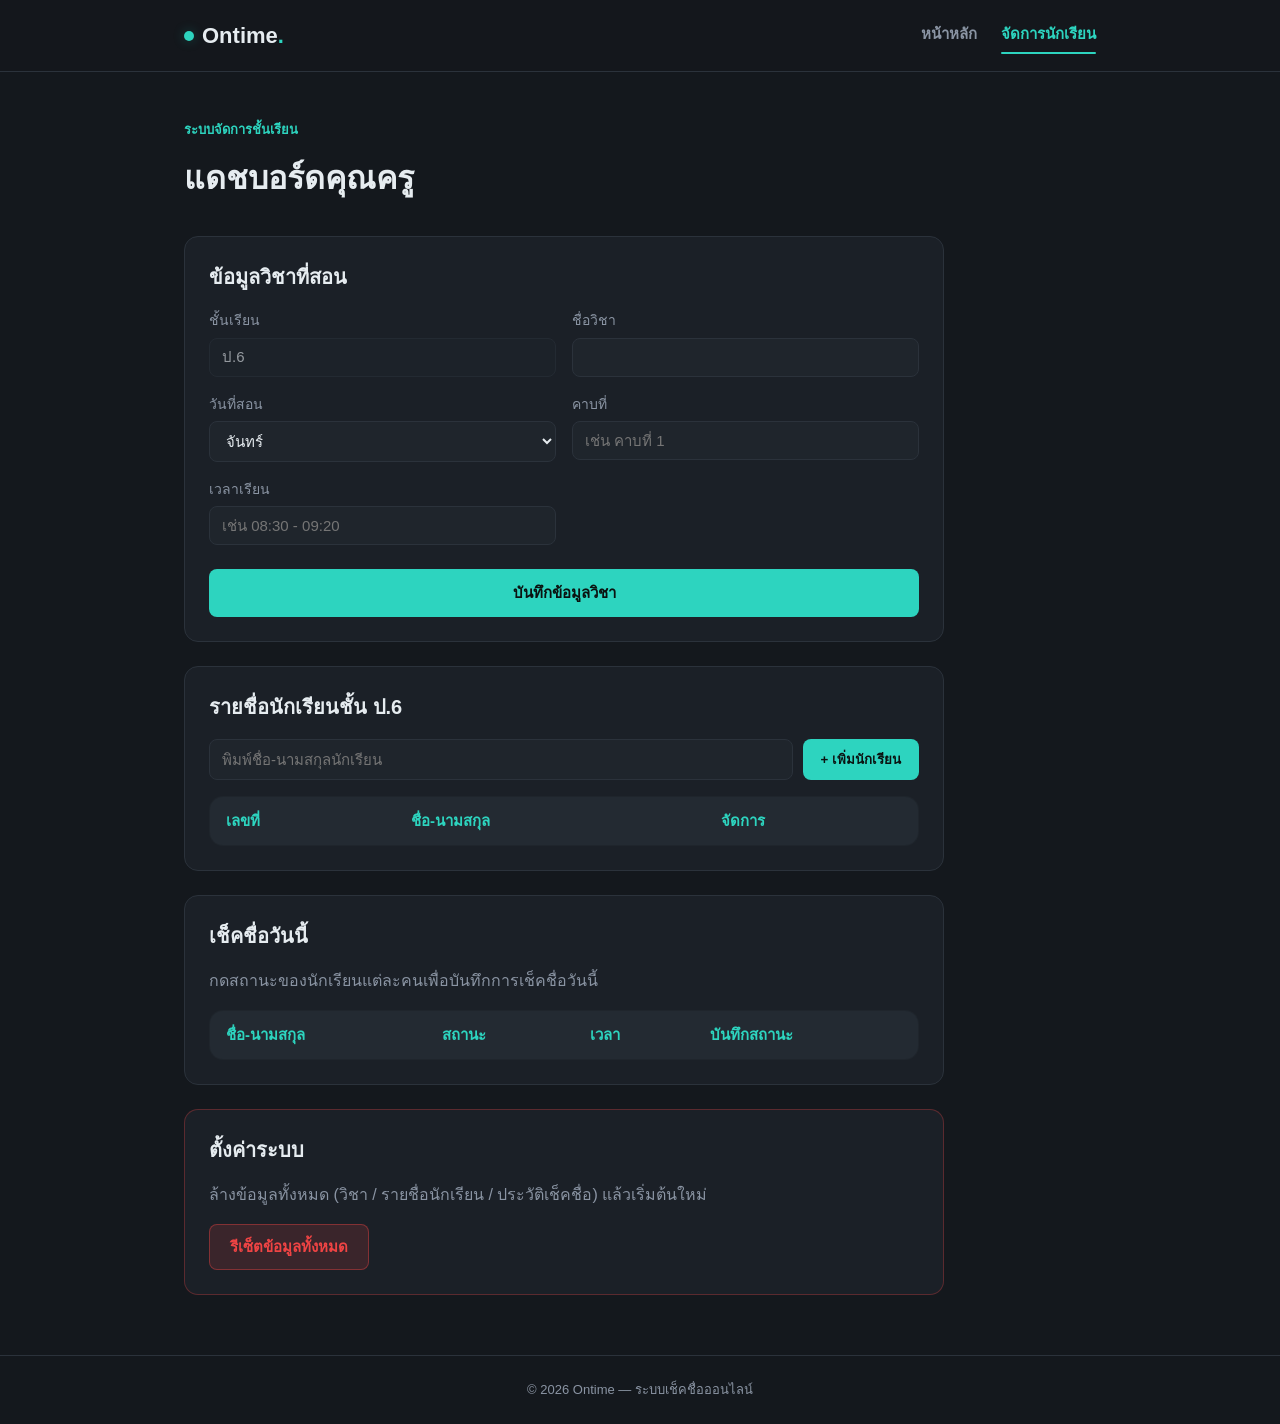
==== manage.html @ 4757bec7 "1" ====
<!DOCTYPE html>
<html lang="th">
<head>
    <meta charset="UTF-8">
    <meta name="viewport" content="width=device-width, initial-scale=1.0">
    <title>Ontime | จัดการนักเรียน</title>
    <link rel="stylesheet" href="style.css">
</head>
<body>

    <header>
        <div class="header-inner">
            <div class="brand">
                <span class="brand-dot"></span>
                <h1>Ontime<span class="brand-accent">.</span></h1>
            </div>
            <nav>
                <a href="index.html">หน้าหลัก</a>
                <a href="manage.html" class="active">จัดการนักเรียน</a>
            </nav>
        </div>
    </header>

    <main>

        <section class="page-header">
            <p class="eyebrow">ระบบจัดการชั้นเรียน</p>
            <h2>แดชบอร์ดคุณครู</h2>
        </section>

        <!-- ===== แก้ไขข้อมูลวิชา ===== -->
        <section class="panel">
            <h3 class="section-title">ข้อมูลวิชาที่สอน</h3>
            <form id="subjectForm" class="form-grid">
                <div class="form-field">
                    <label>ชั้นเรียน</label>
                    <input type="text" id="fClassName" value="ป.6" disabled>
                </div>
                <div class="form-field">
                    <label>ชื่อวิชา</label>
                    <input type="text" id="fSubjectName" required>
                </div>
                <div class="form-field">
                    <label>วันที่สอน</label>
                    <select id="fDay">
                        <option>จันทร์</option>
                        <option>อังคาร</option>
                        <option>พุธ</option>
                        <option>พฤหัสบดี</option>
                        <option>ศุกร์</option>
                    </select>
                </div>
                <div class="form-field">
                    <label>คาบที่</label>
                    <input type="text" id="fPeriod" placeholder="เช่น คาบที่ 1">
                </div>
                <div class="form-field">
                    <label>เวลาเรียน</label>
                    <input type="text" id="fTime" placeholder="เช่น 08:30 - 09:20">
                </div>
                <button type="submit" class="save-btn">บันทึกข้อมูลวิชา</button>
            </form>
        </section>

        <!-- ===== จัดการรายชื่อนักเรียน ===== -->
        <section class="panel">
            <h3 class="section-title">รายชื่อนักเรียนชั้น ป.6</h3>

            <div class="add-student-row">
                <input type="text" id="newStudentName" placeholder="พิมพ์ชื่อ-นามสกุลนักเรียน">
                <button id="addStudentBtn">+ เพิ่มนักเรียน</button>
            </div>

            <table class="schedule-table" id="studentTable">
                <thead>
                    <tr>
                        <th>เลขที่</th>
                        <th>ชื่อ-นามสกุล</th>
                        <th>จัดการ</th>
                    </tr>
                </thead>
                <tbody id="studentTableBody"></tbody>
            </table>
        </section>

        <!-- ===== เช็คชื่อวันนี้ (ครูกดเอง) ===== -->
        <section class="panel">
            <h3 class="section-title">เช็คชื่อวันนี้</h3>
            <p class="hero-desc" style="margin-bottom:16px;">
                กดสถานะของนักเรียนแต่ละคนเพื่อบันทึกการเช็คชื่อวันนี้
            </p>

            <table class="schedule-table" id="attendanceTable">
                <thead>
                    <tr>
                        <th>ชื่อ-นามสกุล</th>
                        <th>สถานะ</th>
                        <th>เวลา</th>
                        <th>บันทึกสถานะ</th>
                    </tr>
                </thead>
                <tbody id="attendanceTableBody"></tbody>
            </table>
        </section>

        <!-- ===== รีเซ็ตข้อมูล ===== -->
        <section class="panel panel-danger">
            <h3 class="section-title">ตั้งค่าระบบ</h3>
            <p class="hero-desc" style="margin-bottom:16px;">
                ล้างข้อมูลทั้งหมด (วิชา / รายชื่อนักเรียน / ประวัติเช็คชื่อ) แล้วเริ่มต้นใหม่
            </p>
            <button id="resetBtn" class="reset-btn">รีเซ็ตข้อมูลทั้งหมด</button>
        </section>

    </main>

    <footer>
        <p>© 2026 Ontime — ระบบเช็คชื่อออนไลน์</p>
    </footer>

    <script src="data.js"></script>
    <script src="script.js"></script>
</body>
</html>
---- style.css ----
/* ===== 1. Design Tokens ===== */
:root {
    --bg: #14181d;
    --bg-alt: #1b2027;
    --panel: #1f252c;
    --border: #2b323b;
    --text: #e6ecf0;
    --text-muted: #8a94a3;
    --turquoise: #2dd4bf;
    --turquoise-dim: #1a8c7f;
    --turquoise-glow: rgba(45, 212, 191, 0.25);
    --radius: 14px;
}

/* ===== 2. Reset & Base ===== */
* { margin: 0; padding: 0; box-sizing: border-box; }

body {
    background-color: var(--bg);
    color: var(--text);
    font-family: "Segoe UI", "Sarabun", sans-serif;
    line-height: 1.6;
}

a { text-decoration: none; }

/* ===== 3. Header ===== */
header {
    border-bottom: 1px solid var(--border);
    background-color: rgba(20, 24, 29, 0.85);
    position: sticky;
    top: 0;
}

.header-inner {
    max-width: 960px;
    margin: 0 auto;
    padding: 18px 24px;
    display: flex;
    align-items: center;
    justify-content: space-between;
}

.brand { display: flex; align-items: center; gap: 8px; }

.brand-dot {
    width: 10px; height: 10px;
    border-radius: 50%;
    background: var(--turquoise);
    box-shadow: 0 0 12px var(--turquoise-glow);
}

.brand h1 { font-size: 22px; font-weight: 700; }
.brand-accent { color: var(--turquoise); }

/* ===== Role Tag ===== */
.role-tag {
    font-size: 13px;
    font-weight: 700;
    color: var(--turquoise);
    background: rgba(45, 212, 191, 0.1);
    border: 1px solid var(--turquoise-dim);
    padding: 6px 14px;
    border-radius: 999px;
}

.role-tag-teacher {
    color: #eab308;
    background: rgba(234, 179, 8, 0.1);
    border-color: #a17a08;
}

/* ===== 4. Main / Page Header ===== */
main { max-width: 960px; margin: 0 auto; padding: 48px 24px 60px; }

.page-header { margin-bottom: 32px; }

.eyebrow {
    color: var(--turquoise);
    font-size: 13px;
    font-weight: 700;
    text-transform: uppercase;
    margin-bottom: 12px;
}

.page-header h2 { font-size: 32px; font-weight: 800; }

.hero-desc {
    color: var(--text-muted);
    font-size: 16px;
}

/* ===== 5. Panels (การ์ดแต่ละหมวด) ===== */
.panel {
    background: var(--bg-alt);
    border: 1px solid var(--border);
    border-radius: var(--radius);
    padding: 24px;
    margin-top: 24px;
    max-width: 760px;
}

.panel-danger {
    border-color: rgba(239, 68, 68, 0.3);
}

.section-title {
    font-size: 20px;
    font-weight: 700;
    margin-bottom: 16px;
}

/* ===== 6. ฟอร์มข้อมูลวิชา ===== */
.form-grid {
    display: grid;
    grid-template-columns: 1fr 1fr;
    gap: 16px;
}

.form-field {
    display: flex;
    flex-direction: column;
    gap: 6px;
}

.form-field label {
    font-size: 14px;
    color: var(--text-muted);
}

.form-field input,
.form-field select {
    background: var(--panel);
    color: var(--text);
    border: 1px solid var(--border);
    border-radius: 8px;
    padding: 10px 12px;
    font-size: 15px;
}

.form-field input:disabled {
    opacity: 0.6;
}

.save-btn {
    grid-column: 1 / -1;
    background: var(--turquoise);
    color: #0b1210;
    border: none;
    font-weight: 700;
    padding: 12px;
    border-radius: 8px;
    cursor: pointer;
    margin-top: 8px;
    font-size: 15px;
}

/* ===== 7. เพิ่มนักเรียน ===== */
.add-student-row {
    display: flex;
    gap: 10px;
    margin-bottom: 16px;
}

.add-student-row input {
    flex: 1;
    background: var(--panel);
    color: var(--text);
    border: 1px solid var(--border);
    border-radius: 8px;
    padding: 10px 12px;
    font-size: 15px;
}

.add-student-row button {
    background: var(--turquoise);
    color: #0b1210;
    border: none;
    font-weight: 700;
    padding: 10px 18px;
    border-radius: 8px;
    cursor: pointer;
    white-space: nowrap;
}

/* ===== 8. ตาราง (นักเรียน / เช็คชื่อ) ===== */
.schedule-table {
    width: 100%;
    border-collapse: collapse;
    background: var(--panel);
    border: 1px solid var(--border);
    border-radius: var(--radius);
    overflow: hidden;
}

.schedule-table th,
.schedule-table td {
    padding: 12px 16px;
    font-size: 15px;
    text-align: left;
}

.schedule-table th {
    background: #232a32;
    color: var(--turquoise);
    font-weight: 700;
}

.schedule-table td {
    border-top: 1px solid var(--border);
    color: var(--text);
}

.schedule-table tr:hover td {
    background: rgba(45, 212, 191, 0.05);
}

/* ===== 9. ปุ่มแก้ไข / ลบ นักเรียน ===== */
.edit-btn, .delete-btn {
    border: none;
    padding: 6px 12px;
    border-radius: 6px;
    font-size: 13px;
    cursor: pointer;
    margin-right: 6px;
    font-weight: 600;
}

.edit-btn {
    background: rgba(45, 212, 191, 0.15);
    color: var(--turquoise);
}

.delete-btn {
    background: rgba(239, 68, 68, 0.15);
    color: #ef4444;
}

/* ===== 10. ปุ่มมาร์คสถานะเช็คชื่อ ===== */
.mark-btn {
    border: none;
    padding: 6px 12px;
    border-radius: 6px;
    font-size: 13px;
    cursor: pointer;
    margin-right: 6px;
    font-weight: 600;
}

.mark-present {
    background: rgba(45, 212, 191, 0.15);
    color: var(--turquoise);
}

.mark-late {
    background: rgba(234, 179, 8, 0.15);
    color: #eab308;
}

.mark-absent {
    background: rgba(239, 68, 68, 0.15);
    color: #ef4444;
}

/* ===== 11. Badge แสดงสถานะ ===== */
.status-badge {
    padding: 4px 10px;
    border-radius: 999px;
    font-size: 13px;
    font-weight: 600;
}

.status-present { background: rgba(45, 212, 191, 0.15); color: var(--turquoise); }
.status-late     { background: rgba(234, 179, 8, 0.15); color: #eab308; }
.status-absent   { background: rgba(239, 68, 68, 0.15); color: #ef4444; }
.status-none     { background: rgba(138, 148, 163, 0.15); color: var(--text-muted); }

/* ===== 12. ปุ่มรีเซ็ตข้อมูล ===== */
.reset-btn {
    background: rgba(239, 68, 68, 0.15);
    color: #ef4444;
    border: 1px solid rgba(239, 68, 68, 0.4);
    font-weight: 700;
    padding: 10px 20px;
    border-radius: 8px;
    cursor: pointer;
    font-size: 15px;
}

.reset-btn:hover {
    background: rgba(239, 68, 68, 0.25);
}

/* ===== 13. Footer ===== */
footer {
    border-top: 1px solid var(--border);
    text-align: center;
    padding: 24px;
    color: var(--text-muted);
    font-size: 13px;
}

/* ===== 14. Responsive ===== */
@media (max-width: 640px) {
    .header-inner { flex-direction: column; gap: 12px; }
    .form-grid { grid-template-columns: 1fr; }
    .add-student-row { flex-direction: column; }
    .schedule-table { font-size: 13px; }
    .schedule-table th, .schedule-table td { padding: 10px 8px; }
    .mark-btn, .edit-btn, .delete-btn { margin-bottom: 4px; }
}

/* ===== Nav (เมนูหน้าหลัก / จัดการนักเรียน) ===== */
nav {
    display: flex;
    gap: 24px;
}

nav a {
    color: var(--text-muted);
    font-size: 15px;
    font-weight: 600;
    padding-bottom: 4px;
    position: relative;
}

nav a:hover {
    color: var(--text);
}

nav a.active {
    color: var(--turquoise);
}

nav a.active::after {
    content: "";
    position: absolute;
    left: 0;
    bottom: -4px;
    width: 100%;
    height: 2px;
    background: var(--turquoise);
    border-radius: 2px;
}

/* ===== Class Info (ใช้ในหน้า Home) ===== */
.class-info {
    display: flex;
    gap: 16px;
    flex-wrap: wrap;
}

.info-item {
    background: var(--panel);
    border: 1px solid var(--border);
    border-radius: 10px;
    padding: 12px 20px;
    display: flex;
    flex-direction: column;
    gap: 4px;
    min-width: 140px;
}

.info-label {
    font-size: 13px;
    color: var(--text-muted);
}

.info-value {
    font-size: 17px;
    font-weight: 700;
    color: var(--turquoise);
}

/* ===== Stats Grid (ใช้ในหน้า Home) ===== */
.stats {
    display: grid;
    grid-template-columns: repeat(5, 1fr);
    gap: 14px;
}

.stat-box {
    background: var(--panel);
    border: 1px solid var(--border);
    border-radius: 10px;
    padding: 18px 10px;
    text-align: center;
}

.stat-number {
    display: block;
    font-size: 28px;
    font-weight: 800;
    color: var(--turquoise);
    margin-bottom: 4px;
}

.stat-label {
    font-size: 13px;
    color: var(--text-muted);
}

/* ===== ปุ่มทางลัด (CTA) ===== */
.panel-cta {
    border-color: var(--turquoise-dim);
}

.cta-btn {
    display: inline-block;
    background: var(--turquoise);
    color: #0b1210;
    font-weight: 700;
    padding: 12px 24px;
    border-radius: 8px;
    text-decoration: none;
    font-size: 15px;
}

.cta-btn:hover {
    opacity: 0.9;
}

/* ===== Responsive เพิ่มเติม ===== */
@media (max-width: 640px) {
    .stats {
        grid-template-columns: repeat(2, 1fr);
    }
    .class-info {
        flex-direction: column;
    }
}
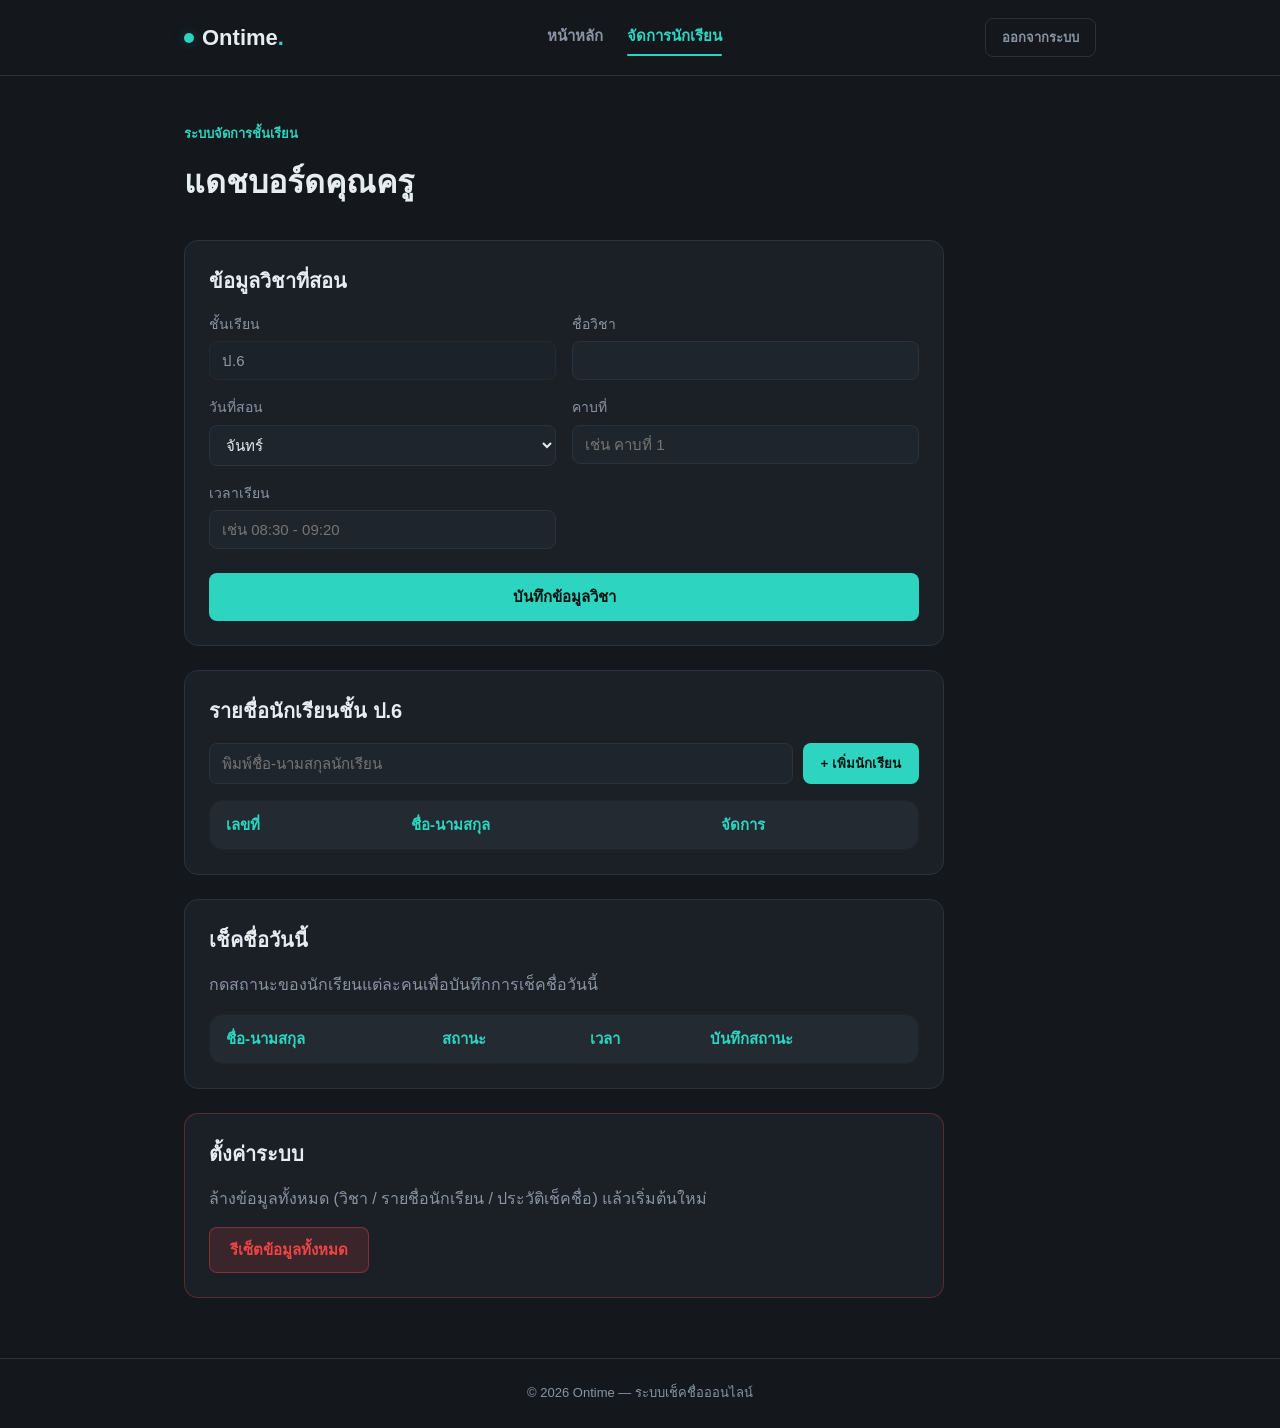
==== commit 32ce747a: "kkkk" ====
--- a/manage.html
+++ b/manage.html
@@ -18,6 +18,7 @@
                 <a href="index.html">หน้าหลัก</a>
                 <a href="manage.html" class="active">จัดการนักเรียน</a>
             </nav>
+            <button id="logoutBtn" class="logout-btn">ออกจากระบบ</button>
         </div>
     </header>
 
@@ -71,6 +72,8 @@
                 <button id="addStudentBtn">+ เพิ่มนักเรียน</button>
             </div>
 
+            <div id="addStudentFeedback" class="feedback-box"></div>
+
             <table class="schedule-table" id="studentTable">
                 <thead>
                     <tr>
--- a/style.css
+++ b/style.css
@@ -24,7 +24,7 @@
 
 a { text-decoration: none; }
 
-/* ===== 3. Header ===== */
+/* ===== 3. Header & Nav ===== */
 header {
     border-bottom: 1px solid var(--border);
     background-color: rgba(20, 24, 29, 0.85);
@@ -39,6 +39,8 @@
     display: flex;
     align-items: center;
     justify-content: space-between;
+    flex-wrap: wrap;
+    gap: 12px;
 }
 
 .brand { display: flex; align-items: center; gap: 8px; }
@@ -53,268 +55,7 @@
 .brand h1 { font-size: 22px; font-weight: 700; }
 .brand-accent { color: var(--turquoise); }
 
-/* ===== Role Tag ===== */
-.role-tag {
-    font-size: 13px;
-    font-weight: 700;
-    color: var(--turquoise);
-    background: rgba(45, 212, 191, 0.1);
-    border: 1px solid var(--turquoise-dim);
-    padding: 6px 14px;
-    border-radius: 999px;
-}
-
-.role-tag-teacher {
-    color: #eab308;
-    background: rgba(234, 179, 8, 0.1);
-    border-color: #a17a08;
-}
-
-/* ===== 4. Main / Page Header ===== */
-main { max-width: 960px; margin: 0 auto; padding: 48px 24px 60px; }
-
-.page-header { margin-bottom: 32px; }
-
-.eyebrow {
-    color: var(--turquoise);
-    font-size: 13px;
-    font-weight: 700;
-    text-transform: uppercase;
-    margin-bottom: 12px;
-}
-
-.page-header h2 { font-size: 32px; font-weight: 800; }
-
-.hero-desc {
-    color: var(--text-muted);
-    font-size: 16px;
-}
-
-/* ===== 5. Panels (การ์ดแต่ละหมวด) ===== */
-.panel {
-    background: var(--bg-alt);
-    border: 1px solid var(--border);
-    border-radius: var(--radius);
-    padding: 24px;
-    margin-top: 24px;
-    max-width: 760px;
-}
-
-.panel-danger {
-    border-color: rgba(239, 68, 68, 0.3);
-}
-
-.section-title {
-    font-size: 20px;
-    font-weight: 700;
-    margin-bottom: 16px;
-}
-
-/* ===== 6. ฟอร์มข้อมูลวิชา ===== */
-.form-grid {
-    display: grid;
-    grid-template-columns: 1fr 1fr;
-    gap: 16px;
-}
-
-.form-field {
-    display: flex;
-    flex-direction: column;
-    gap: 6px;
-}
-
-.form-field label {
-    font-size: 14px;
-    color: var(--text-muted);
-}
-
-.form-field input,
-.form-field select {
-    background: var(--panel);
-    color: var(--text);
-    border: 1px solid var(--border);
-    border-radius: 8px;
-    padding: 10px 12px;
-    font-size: 15px;
-}
-
-.form-field input:disabled {
-    opacity: 0.6;
-}
-
-.save-btn {
-    grid-column: 1 / -1;
-    background: var(--turquoise);
-    color: #0b1210;
-    border: none;
-    font-weight: 700;
-    padding: 12px;
-    border-radius: 8px;
-    cursor: pointer;
-    margin-top: 8px;
-    font-size: 15px;
-}
-
-/* ===== 7. เพิ่มนักเรียน ===== */
-.add-student-row {
-    display: flex;
-    gap: 10px;
-    margin-bottom: 16px;
-}
-
-.add-student-row input {
-    flex: 1;
-    background: var(--panel);
-    color: var(--text);
-    border: 1px solid var(--border);
-    border-radius: 8px;
-    padding: 10px 12px;
-    font-size: 15px;
-}
-
-.add-student-row button {
-    background: var(--turquoise);
-    color: #0b1210;
-    border: none;
-    font-weight: 700;
-    padding: 10px 18px;
-    border-radius: 8px;
-    cursor: pointer;
-    white-space: nowrap;
-}
-
-/* ===== 8. ตาราง (นักเรียน / เช็คชื่อ) ===== */
-.schedule-table {
-    width: 100%;
-    border-collapse: collapse;
-    background: var(--panel);
-    border: 1px solid var(--border);
-    border-radius: var(--radius);
-    overflow: hidden;
-}
-
-.schedule-table th,
-.schedule-table td {
-    padding: 12px 16px;
-    font-size: 15px;
-    text-align: left;
-}
-
-.schedule-table th {
-    background: #232a32;
-    color: var(--turquoise);
-    font-weight: 700;
-}
-
-.schedule-table td {
-    border-top: 1px solid var(--border);
-    color: var(--text);
-}
-
-.schedule-table tr:hover td {
-    background: rgba(45, 212, 191, 0.05);
-}
-
-/* ===== 9. ปุ่มแก้ไข / ลบ นักเรียน ===== */
-.edit-btn, .delete-btn {
-    border: none;
-    padding: 6px 12px;
-    border-radius: 6px;
-    font-size: 13px;
-    cursor: pointer;
-    margin-right: 6px;
-    font-weight: 600;
-}
-
-.edit-btn {
-    background: rgba(45, 212, 191, 0.15);
-    color: var(--turquoise);
-}
-
-.delete-btn {
-    background: rgba(239, 68, 68, 0.15);
-    color: #ef4444;
-}
-
-/* ===== 10. ปุ่มมาร์คสถานะเช็คชื่อ ===== */
-.mark-btn {
-    border: none;
-    padding: 6px 12px;
-    border-radius: 6px;
-    font-size: 13px;
-    cursor: pointer;
-    margin-right: 6px;
-    font-weight: 600;
-}
-
-.mark-present {
-    background: rgba(45, 212, 191, 0.15);
-    color: var(--turquoise);
-}
-
-.mark-late {
-    background: rgba(234, 179, 8, 0.15);
-    color: #eab308;
-}
-
-.mark-absent {
-    background: rgba(239, 68, 68, 0.15);
-    color: #ef4444;
-}
-
-/* ===== 11. Badge แสดงสถานะ ===== */
-.status-badge {
-    padding: 4px 10px;
-    border-radius: 999px;
-    font-size: 13px;
-    font-weight: 600;
-}
-
-.status-present { background: rgba(45, 212, 191, 0.15); color: var(--turquoise); }
-.status-late     { background: rgba(234, 179, 8, 0.15); color: #eab308; }
-.status-absent   { background: rgba(239, 68, 68, 0.15); color: #ef4444; }
-.status-none     { background: rgba(138, 148, 163, 0.15); color: var(--text-muted); }
-
-/* ===== 12. ปุ่มรีเซ็ตข้อมูล ===== */
-.reset-btn {
-    background: rgba(239, 68, 68, 0.15);
-    color: #ef4444;
-    border: 1px solid rgba(239, 68, 68, 0.4);
-    font-weight: 700;
-    padding: 10px 20px;
-    border-radius: 8px;
-    cursor: pointer;
-    font-size: 15px;
-}
-
-.reset-btn:hover {
-    background: rgba(239, 68, 68, 0.25);
-}
-
-/* ===== 13. Footer ===== */
-footer {
-    border-top: 1px solid var(--border);
-    text-align: center;
-    padding: 24px;
-    color: var(--text-muted);
-    font-size: 13px;
-}
-
-/* ===== 14. Responsive ===== */
-@media (max-width: 640px) {
-    .header-inner { flex-direction: column; gap: 12px; }
-    .form-grid { grid-template-columns: 1fr; }
-    .add-student-row { flex-direction: column; }
-    .schedule-table { font-size: 13px; }
-    .schedule-table th, .schedule-table td { padding: 10px 8px; }
-    .mark-btn, .edit-btn, .delete-btn { margin-bottom: 4px; }
-}
-
-/* ===== Nav (เมนูหน้าหลัก / จัดการนักเรียน) ===== */
-nav {
-    display: flex;
-    gap: 24px;
-}
+nav { display: flex; gap: 24px; }
 
 nav a {
     color: var(--text-muted);
@@ -324,13 +65,8 @@
     position: relative;
 }
 
-nav a:hover {
-    color: var(--text);
-}
-
-nav a.active {
-    color: var(--turquoise);
-}
+nav a:hover { color: var(--text); }
+nav a.active { color: var(--turquoise); }
 
 nav a.active::after {
     content: "";
@@ -343,7 +79,248 @@
     border-radius: 2px;
 }
 
-/* ===== Class Info (ใช้ในหน้า Home) ===== */
+/* ===== ปุ่มออกจากระบบ ===== */
+.logout-btn {
+    background: transparent;
+    color: var(--text-muted);
+    border: 1px solid var(--border);
+    font-size: 13px;
+    font-weight: 600;
+    padding: 8px 16px;
+    border-radius: 8px;
+    cursor: pointer;
+}
+
+.logout-btn:hover {
+    color: #ef4444;
+    border-color: rgba(239, 68, 68, 0.4);
+}
+
+/* ===== 4. Main / Page Header ===== */
+main { max-width: 960px; margin: 0 auto; padding: 48px 24px 60px; }
+
+.page-header { margin-bottom: 32px; }
+
+.eyebrow {
+    color: var(--turquoise);
+    font-size: 13px;
+    font-weight: 700;
+    text-transform: uppercase;
+    margin-bottom: 12px;
+}
+
+.page-header h2 { font-size: 32px; font-weight: 800; }
+
+.hero-desc {
+    color: var(--text-muted);
+    font-size: 16px;
+}
+
+/* ===== 5. Panels ===== */
+.panel {
+    background: var(--bg-alt);
+    border: 1px solid var(--border);
+    border-radius: var(--radius);
+    padding: 24px;
+    margin-top: 24px;
+    max-width: 760px;
+}
+
+.panel-danger { border-color: rgba(239, 68, 68, 0.3); }
+.panel-cta { border-color: var(--turquoise-dim); }
+
+.section-title {
+    font-size: 20px;
+    font-weight: 700;
+    margin-bottom: 16px;
+}
+
+/* ===== 6. ฟอร์มข้อมูลวิชา / ล็อกอิน ===== */
+.form-grid {
+    display: grid;
+    grid-template-columns: 1fr 1fr;
+    gap: 16px;
+}
+
+.form-field { display: flex; flex-direction: column; gap: 6px; }
+.form-field label { font-size: 14px; color: var(--text-muted); }
+
+.form-field input,
+.form-field select {
+    background: var(--panel);
+    color: var(--text);
+    border: 1px solid var(--border);
+    border-radius: 8px;
+    padding: 10px 12px;
+    font-size: 15px;
+}
+
+.form-field input:disabled { opacity: 0.6; }
+
+.save-btn {
+    grid-column: 1 / -1;
+    background: var(--turquoise);
+    color: #0b1210;
+    border: none;
+    font-weight: 700;
+    padding: 12px;
+    border-radius: 8px;
+    cursor: pointer;
+    margin-top: 8px;
+    font-size: 15px;
+}
+
+/* ===== 7. เพิ่มนักเรียน ===== */
+.add-student-row {
+    display: flex;
+    gap: 10px;
+    margin-bottom: 16px;
+}
+
+.add-student-row input {
+    flex: 1;
+    background: var(--panel);
+    color: var(--text);
+    border: 1px solid var(--border);
+    border-radius: 8px;
+    padding: 10px 12px;
+    font-size: 15px;
+}
+
+.add-student-row button {
+    background: var(--turquoise);
+    color: #0b1210;
+    border: none;
+    font-weight: 700;
+    padding: 10px 18px;
+    border-radius: 8px;
+    cursor: pointer;
+    white-space: nowrap;
+}
+
+/* ===== กล่องแจ้งเตือน ===== */
+.feedback-box {
+    max-height: 0;
+    overflow: hidden;
+    opacity: 0;
+    transform: translateY(-6px);
+    transition: all 0.25s ease;
+    font-size: 14px;
+    font-weight: 600;
+    padding: 0 14px;
+    border-radius: 8px;
+    margin-bottom: 0;
+}
+
+.feedback-box.show {
+    max-height: 50px;
+    opacity: 1;
+    transform: translateY(0);
+    padding: 10px 14px;
+    margin-bottom: 16px;
+}
+
+.feedback-success {
+    background: rgba(45, 212, 191, 0.15);
+    color: var(--turquoise);
+    border: 1px solid var(--turquoise-dim);
+}
+
+.feedback-error {
+    background: rgba(239, 68, 68, 0.15);
+    color: #ef4444;
+    border: 1px solid rgba(239, 68, 68, 0.4);
+}
+
+/* ===== 8. ตาราง ===== */
+.schedule-table {
+    width: 100%;
+    border-collapse: collapse;
+    background: var(--panel);
+    border: 1px solid var(--border);
+    border-radius: var(--radius);
+    overflow: hidden;
+}
+
+.schedule-table th,
+.schedule-table td {
+    padding: 12px 16px;
+    font-size: 15px;
+    text-align: left;
+}
+
+.schedule-table th {
+    background: #232a32;
+    color: var(--turquoise);
+    font-weight: 700;
+}
+
+.schedule-table td {
+    border-top: 1px solid var(--border);
+    color: var(--text);
+}
+
+.schedule-table tr:hover td {
+    background: rgba(45, 212, 191, 0.05);
+}
+
+/* ===== 9. ปุ่มแก้ไข / ลบ ===== */
+.edit-btn, .delete-btn {
+    border: none;
+    padding: 6px 12px;
+    border-radius: 6px;
+    font-size: 13px;
+    cursor: pointer;
+    margin-right: 6px;
+    font-weight: 600;
+}
+
+.edit-btn { background: rgba(45, 212, 191, 0.15); color: var(--turquoise); }
+.delete-btn { background: rgba(239, 68, 68, 0.15); color: #ef4444; }
+
+/* ===== 10. ปุ่มมาร์คสถานะเช็คชื่อ ===== */
+.mark-btn {
+    border: none;
+    padding: 6px 12px;
+    border-radius: 6px;
+    font-size: 13px;
+    cursor: pointer;
+    margin-right: 6px;
+    font-weight: 600;
+}
+
+.mark-present { background: rgba(45, 212, 191, 0.15); color: var(--turquoise); }
+.mark-late { background: rgba(234, 179, 8, 0.15); color: #eab308; }
+.mark-absent { background: rgba(239, 68, 68, 0.15); color: #ef4444; }
+
+/* ===== 11. Badge สถานะ ===== */
+.status-badge {
+    padding: 4px 10px;
+    border-radius: 999px;
+    font-size: 13px;
+    font-weight: 600;
+}
+
+.status-present { background: rgba(45, 212, 191, 0.15); color: var(--turquoise); }
+.status-late     { background: rgba(234, 179, 8, 0.15); color: #eab308; }
+.status-absent   { background: rgba(239, 68, 68, 0.15); color: #ef4444; }
+.status-none     { background: rgba(138, 148, 163, 0.15); color: var(--text-muted); }
+
+/* ===== 12. ปุ่มรีเซ็ต ===== */
+.reset-btn {
+    background: rgba(239, 68, 68, 0.15);
+    color: #ef4444;
+    border: 1px solid rgba(239, 68, 68, 0.4);
+    font-weight: 700;
+    padding: 10px 20px;
+    border-radius: 8px;
+    cursor: pointer;
+    font-size: 15px;
+}
+
+.reset-btn:hover { background: rgba(239, 68, 68, 0.25); }
+
+/* ===== 13. Class Info (หน้า Home) ===== */
 .class-info {
     display: flex;
     gap: 16px;
@@ -361,18 +338,10 @@
     min-width: 140px;
 }
 
-.info-label {
-    font-size: 13px;
-    color: var(--text-muted);
-}
-
-.info-value {
-    font-size: 17px;
-    font-weight: 700;
-    color: var(--turquoise);
-}
-
-/* ===== Stats Grid (ใช้ในหน้า Home) ===== */
+.info-label { font-size: 13px; color: var(--text-muted); }
+.info-value { font-size: 17px; font-weight: 700; color: var(--turquoise); }
+
+/* ===== 14. Stats Grid (หน้า Home) ===== */
 .stats {
     display: grid;
     grid-template-columns: repeat(5, 1fr);
@@ -395,16 +364,9 @@
     margin-bottom: 4px;
 }
 
-.stat-label {
-    font-size: 13px;
-    color: var(--text-muted);
-}
-
-/* ===== ปุ่มทางลัด (CTA) ===== */
-.panel-cta {
-    border-color: var(--turquoise-dim);
-}
-
+.stat-label { font-size: 13px; color: var(--text-muted); }
+
+/* ===== 15. ปุ่ม CTA ===== */
 .cta-btn {
     display: inline-block;
     background: var(--turquoise);
@@ -416,16 +378,213 @@
     font-size: 15px;
 }
 
-.cta-btn:hover {
-    opacity: 0.9;
-}
-
-/* ===== Responsive เพิ่มเติม ===== */
+.cta-btn:hover { opacity: 0.9; }
+
+/* ===== 16. หน้า Login ===== */
+.login-wrap {
+    min-height: 100vh;
+    display: flex;
+    align-items: center;
+    justify-content: center;
+    padding: 24px;
+}
+
+.login-box {
+    background: var(--bg-alt);
+    border: 1px solid var(--border);
+    border-radius: var(--radius);
+    padding: 40px 32px;
+    max-width: 400px;
+    width: 100%;
+}
+
+.login-form {
+    display: flex;
+    flex-direction: column;
+    gap: 16px;
+}
+
+.login-btn {
+    background: var(--turquoise);
+    color: #0b1210;
+    border: none;
+    font-size: 16px;
+    font-weight: 700;
+    padding: 12px;
+    border-radius: 8px;
+    cursor: pointer;
+    margin-top: 4px;
+}
+
+.login-btn:hover { opacity: 0.9; }
+
+/* ===== 17. Footer ===== */
+footer {
+    border-top: 1px solid var(--border);
+    text-align: center;
+    padding: 24px;
+    color: var(--text-muted);
+    font-size: 13px;
+}
+
+/* ===== 18. Responsive ===== */
 @media (max-width: 640px) {
-    .stats {
-        grid-template-columns: repeat(2, 1fr);
-    }
-    .class-info {
-        flex-direction: column;
-    }
+    .header-inner { flex-direction: column; gap: 12px; }
+    .form-grid { grid-template-columns: 1fr; }
+    .add-student-row { flex-direction: column; }
+    .schedule-table { font-size: 13px; }
+    .schedule-table th, .schedule-table td { padding: 10px 8px; }
+    .mark-btn, .edit-btn, .delete-btn { margin-bottom: 4px; }
+    .stats { grid-template-columns: repeat(2, 1fr); }
+    .class-info { flex-direction: column; }
+}
+
+/* ===== 16. หน้า Login (ปรับปรุงใหม่ให้สวยขึ้น) ===== */
+.login-wrap {
+    min-height: 100vh;
+    display: flex;
+    align-items: center;
+    justify-content: center;
+    padding: 24px;
+    position: relative;
+    overflow: hidden;
+    background:
+        radial-gradient(circle at 20% 20%, rgba(45, 212, 191, 0.10), transparent 45%),
+        radial-gradient(circle at 80% 80%, rgba(45, 212, 191, 0.08), transparent 40%),
+        var(--bg);
+}
+
+/* จุดแสงลอยเบลอ ๆ ด้านหลังการ์ด */
+.login-glow {
+    position: absolute;
+    width: 420px;
+    height: 420px;
+    background: radial-gradient(circle, rgba(45, 212, 191, 0.18), transparent 70%);
+    border-radius: 50%;
+    filter: blur(10px);
+    animation: floatGlow 8s ease-in-out infinite;
+    pointer-events: none;
+    z-index: 0;
+}
+
+@keyframes floatGlow {
+    0%, 100% { transform: translate(0, 0); }
+    50% { transform: translate(30px, -20px); }
+}
+
+.login-box {
+    position: relative;
+    z-index: 1;
+    background: linear-gradient(180deg, var(--bg-alt) 0%, var(--panel) 100%);
+    border: 1px solid var(--border);
+    border-radius: 20px;
+    padding: 44px 36px 32px;
+    max-width: 400px;
+    width: 100%;
+    box-shadow:
+        0 20px 60px rgba(0, 0, 0, 0.45),
+        0 0 0 1px rgba(45, 212, 191, 0.05),
+        inset 0 1px 0 rgba(255, 255, 255, 0.03);
+    animation: loginAppear 0.5s ease;
+}
+
+@keyframes loginAppear {
+    from { opacity: 0; transform: translateY(16px) scale(0.98); }
+    to { opacity: 1; transform: translateY(0) scale(1); }
+}
+
+.login-box.shake {
+    animation: shake 0.4s ease;
+}
+
+@keyframes shake {
+    0%, 100% { transform: translateX(0); }
+    25% { transform: translateX(-8px); }
+    75% { transform: translateX(8px); }
+}
+
+/* ไอคอนกุญแจวงกลมด้านบน */
+.login-icon {
+    width: 56px;
+    height: 56px;
+    margin: 0 auto 20px;
+    background: linear-gradient(135deg, var(--turquoise), #14b8a6);
+    border-radius: 16px;
+    display: flex;
+    align-items: center;
+    justify-content: center;
+    box-shadow: 0 8px 24px var(--turquoise-glow);
+}
+
+.login-form {
+    display: flex;
+    flex-direction: column;
+    gap: 18px;
+}
+
+.login-form .form-field label {
+    font-size: 13px;
+    font-weight: 600;
+    letter-spacing: 0.3px;
+    text-transform: uppercase;
+    color: var(--text-muted);
+    margin-bottom: 2px;
+}
+
+.login-form .form-field input {
+    background: rgba(255, 255, 255, 0.03);
+    border: 1px solid var(--border);
+    border-radius: 10px;
+    padding: 13px 14px;
+    font-size: 15px;
+    color: var(--text);
+    transition: border-color 0.2s ease, box-shadow 0.2s ease, background 0.2s ease;
+}
+
+.login-form .form-field input:hover {
+    border-color: rgba(45, 212, 191, 0.3);
+}
+
+.login-form .form-field input:focus {
+    outline: none;
+    border-color: var(--turquoise);
+    background: rgba(45, 212, 191, 0.04);
+    box-shadow: 0 0 0 4px var(--turquoise-glow);
+}
+
+.login-btn {
+    background: linear-gradient(135deg, var(--turquoise), #14b8a6);
+    color: #0b1210;
+    border: none;
+    font-size: 16px;
+    font-weight: 700;
+    padding: 14px;
+    border-radius: 10px;
+    cursor: pointer;
+    margin-top: 6px;
+    box-shadow: 0 8px 24px var(--turquoise-glow);
+    transition: transform 0.15s ease, box-shadow 0.15s ease, opacity 0.15s ease;
+}
+
+.login-btn:hover {
+    transform: translateY(-2px);
+    box-shadow: 0 12px 28px var(--turquoise-glow);
+}
+
+.login-btn:active {
+    transform: translateY(0);
+}
+
+.login-btn:disabled {
+    opacity: 0.7;
+    cursor: not-allowed;
+    transform: none;
+}
+
+.login-hint {
+    text-align: center;
+    margin-top: 24px;
+    font-size: 12px;
+    color: var(--text-muted);
+    letter-spacing: 0.2px;
 }
